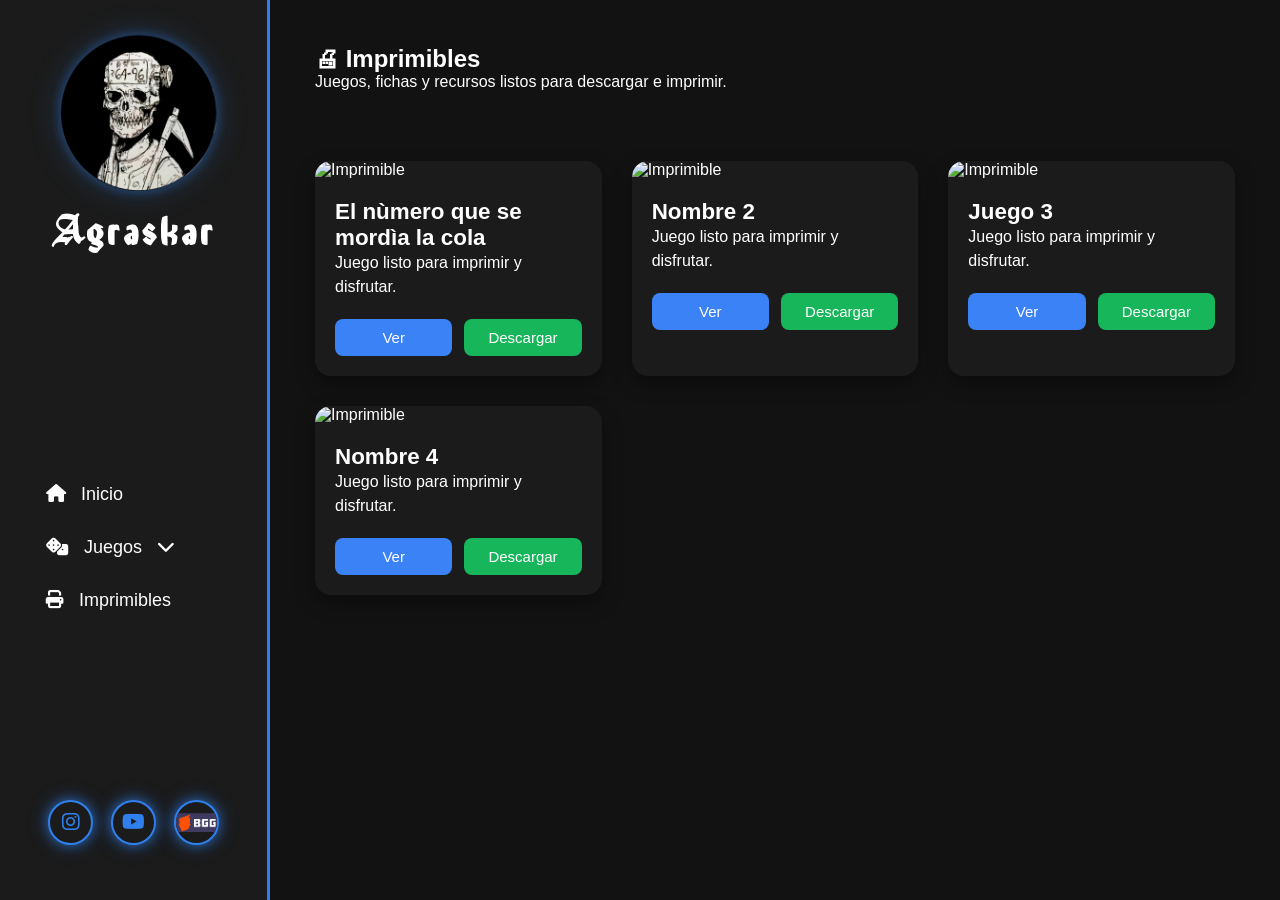
==== imprimibles.html @ 7296f8a7 "Update imprimibles.html" ====
<!DOCTYPE html>
<html lang="es">

<head>

    <meta charset="UTF-8">

    <title>Imprimibles | Agraskar</title>

    <meta name="viewport" content="width=device-width, initial-scale=1.0">


    <link rel="stylesheet" href="style.css">


    <link rel="stylesheet"
        href="https://cdnjs.cloudflare.com/ajax/libs/font-awesome/6.7.1/css/all.min.css">

</head>


<body>


<div class="contenedor">


    <!-- ==========================================
                    MENÚ LATERAL
        =========================================== -->


<aside class="sidebar">


    <!-- LOGO -->

    <div class="logo">

        <div class="logo-icono">

            <img src="imagenes/logo.png" alt="Agraskar">

        </div>


        <h2>Agraskar</h2>

    </div>



    <!-- MENU PRINCIPAL -->


    <nav class="nav-links">



        <!-- INICIO -->

        <a href="index.html#inicio">

            <i class="fas fa-house"></i>

            <span>Inicio</span>

        </a>




        <!-- JUEGOS DESPLEGABLE -->


        <div class="menu-juegos">


            <button class="juegos-btn" type="button">


                <i class="fas fa-dice"></i>

                <span>Juegos</span>


                <i class="fas fa-chevron-down"></i>


            </button>




            <div class="submenu-juegos">



                <a href="index.html#publicados">

                    Juegos Publicados

                </a>



                <a href="index.html#editorial">

                    Buscando Editorial

                </a>



                <a href="index.html#online">

                    Juega Online

                </a>



            </div>


        </div>





        <!-- IMPRIMIBLES -->


        <a href="imprimibles.html">


            <i class="fas fa-print"></i>


            <span>Imprimibles</span>


        </a>



    </nav>






    <!-- REDES -->


    <div class="redes">



        <a href="https://www.instagram.com/agraskar/"
           aria-label="Instagram"
           target="_blank">


            <i class="fab fa-instagram"></i>


        </a>





        <a href="https://www.youtube.com/@Agraskar"
           aria-label="YouTube"
           target="_blank">


            <i class="fab fa-youtube"></i>


        </a>






        <a href="https://boardgamegeek.com/boardgamedesigner/173168/agustin-atencio-andrioli"
           aria-label="BoardGameGeek"
           target="_blank"
           class="icono-bgg">


            <img src="imagenes/bgg-logo.png" alt="BGG">


        </a>



    </div>



</aside>





<!-- ==========================================
                 CONTENIDO IMPRIMIBLES
     =========================================== -->


<main class="contenido">


    <section class="cabecera-imprimibles">


        <h1>
            🖨 Imprimibles
        </h1>


        <p>
            Juegos, fichas y recursos listos para descargar e imprimir.
        </p>


    </section>


    <!-- AQUÍ VAN LAS TARJETAS -->

  <section class="grid-imprimibles">


    <!-- TARJETA 1 -->

    <article class="tarjeta-imprimible">

        <img src="imagenes/puzzle1.jpg" alt="Imprimible">

        <div class="info-imprimible">

            <h3>
               El nùmero que se mordìa la cola
            </h3>

            <p>
                Juego listo para imprimir y disfrutar.
            </p>

            <div class="botones-imprimible">

                <button onclick="abrirPDF('archivos/prueba.pdf')">
                    Ver
                </button>

                <a href="archivos/puzzle1.pdf" target="_blank">
                    Descargar
                </a>

            </div>

        </div>

    </article>




    <!-- TARJETA 2 -->

    <article class="tarjeta-imprimible">

        <img src="imagenes/prueba2.jpg" alt="Imprimible">

        <div class="info-imprimible">

            <h3>
                Nombre 2
            </h3>

            <p>
                Juego listo para imprimir y disfrutar.
            </p>

            <div class="botones-imprimible">

                <button onclick="abrirPDF('archivos/prueba.pdf')">
                    Ver
                </button>

                <a href="archivos/prueba.pdf" target="_blank">
                    Descargar
                </a>

            </div>

        </div>

    </article>




    <!-- TARJETA 3 -->

    <article class="tarjeta-imprimible">

        <img src="imagenes/prueba3.jpg" alt="Imprimible">

        <div class="info-imprimible">

            <h3>
                Juego 3
            </h3>

            <p>
                Juego listo para imprimir y disfrutar.
            </p>

            <div class="botones-imprimible">

                <button onclick="abrirPDF('archivos/prueba.pdf')">
                    Ver
                </button>

                <a href="archivos/prueba.pdf" target="_blank">
                    Descargar
                </a>

            </div>

        </div>

    </article>

   <!-- TARJETA 4-->

    <article class="tarjeta-imprimible">

        <img src="imagenes/prueba2.jpg" alt="Imprimible">

        <div class="info-imprimible">

            <h3>
                Nombre 4
            </h3>

            <p>
                Juego listo para imprimir y disfrutar.
            </p>

            <div class="botones-imprimible">

                <button onclick="abrirPDF('archivos/prueba.pdf')">
                    Ver
                </button>

                <a href="archivos/prueba.pdf" target="_blank">
                    Descargar
                </a>

            </div>

        </div>

    </article>

</main>


<!-- VISOR PDF -->

<div id="visorPDF" class="visor-pdf">



    <button class="cerrar-pdf" onclick="cerrarPDF()">
        ×
    </button>

    <iframe id="pdfMostrado"></iframe>

</div>


<script src="script.js"></script>

</body>


</html>
---- style.css ----
/*==================================================
                    AGRASKAR
                style.css - Parte 1
==================================================*/


/*==================================================
                    RESET GENERAL
==================================================*/

*{
    margin:0;
    padding:0;
    box-sizing:border-box;
}

html{
    scroll-behavior:smooth;
}

body{
    font-family:Arial, Helvetica, sans-serif;
    background:#121212;
    color:#ffffff;
    overflow-x:hidden;
}


/*==================================================
                CONTENEDOR GENERAL
==================================================*/

.contenedor{
    display:flex;
    min-height:100vh;
}


/*==================================================
                  MENÚ LATERAL
==================================================*/

.sidebar{

    position:fixed;

    top:0;
    left:0;

    width:270px;
    height:100vh;

    background:#1b1b1b;

    border-right:3px solid #2f80ed;

    display:flex;
    flex-direction:column;
    justify-content:space-between;

    padding:30px;

    overflow-y:auto;

    z-index:1000;

}


/*==================================================
                      LOGO
==================================================*/

.logo{
    text-align:center;
}

.logo-icono{

    width:180px;

    margin:0 auto 25px;

    display:flex;

    justify-content:center;

    align-items:center;

}

.logo-icono img{

    width:100%;

    height:auto;

    object-fit:contain;

    filter:
    drop-shadow(0 0 6px rgba(47,128,237,.45))
    drop-shadow(0 0 14px rgba(47,128,237,.25));

    transition:.35s;

}
.logo-icono img:hover{

    transform:scale(1.05);

    filter:
        drop-shadow(0 0 10px rgba(47,128,237,1))
        drop-shadow(0 0 25px rgba(47,128,237,.8));

}

/*==================================================
                  NAVEGACIÓN
==================================================*/

.sidebar nav{

    margin-top:40px;

}

.sidebar nav a,
.juegos-btn{

    display:flex;

    align-items:center;

    gap:15px;

    width:100%;

    padding:16px;

    border:none;

    border-radius:12px;

    background:none;

    color:#ffffff;

    font-size:18px;

    text-decoration:none;

    cursor:pointer;

    transition:.30s;

}

.sidebar nav a:hover,
.juegos-btn:hover{

    background:#2f80ed;

    transform:translateX(8px);

}


/*==================================================
                MENÚ DESPLEGABLE
==================================================*/

.menu-juegos{

    width:100%;

}

.flecha{

    margin-left:auto;

    transition:.3s ease;

}

.menu-juegos.activo .flecha{

    transform:rotate(180deg);

}

.submenu-juegos{

    display:none;

    margin-top:8px;

    margin-bottom:15px;

    padding:8px;

    padding-left:10px;

    border-radius:12px;

    background:rgba(47,128,237,.10);

}

.menu-juegos.activo .submenu-juegos{

    display:block;

}

.submenu-juegos a{

    display:block;

    padding:12px;

    border-radius:10px;

    color:#cccccc;

    font-size:15px;

    text-decoration:none;

    transition:.3s;

}

.submenu-juegos a:hover{

    background:#2f80ed;

    color:white;

    transform:translateX(8px);

}

/*==================================================
              PARTE INFERIOR SIDEBAR
==================================================*/

.sidebar-bottom{

    text-align:center;

}

.sidebar-bottom h3{

    margin-bottom:20px;

    color:#bbbbbb;

}


/*==================================================
                    REDES
==================================================*/

.redes {
    display:flex;
    justify-content:center;
    gap:18px;
    margin-bottom:25px;
}

.redes a {
    width:45px;
    height:45px;
    display:flex;
    justify-content:center;
    align-items:center;
    background:#1b1b1b;
    color:#2f80ed;
    border:2px solid #2f80ed;
    border-radius:50%;
    text-decoration:none;
    font-size:20px;
    transition:.35s;

    /* brillo permanente */
    box-shadow:0 0 12px rgba(47,128,237,.6),
               0 0 20px rgba(47,128,237,.4);
}

.redes a:hover {
    background:#2f80ed;
    color:white;

    /* brillo más intenso al pasar el mouse */
    box-shadow:0 0 18px rgba(47,128,237,1),
               0 0 35px rgba(47,128,237,.8);
    transform:scale(1.15);
}

/* Ícono especial BGG */
.icono-bgg {
  display:inline-flex;
  justify-content:center;
  align-items:center;
  width:40px;
  height:40px;
  border-radius:50%;
  background:#2f80ed;
  overflow:hidden;

  /* brillo permanente */
  box-shadow:0 0 12px rgba(47,128,237,.6),
             0 0 20px rgba(47,128,237,.4);
}

.icono-bgg:hover {
  background:#4b97ff;

  /* brillo más intenso */
  box-shadow:0 0 18px rgba(47,128,237,1),
             0 0 35px rgba(47,128,237,.8);
  transform:scale(1.15);
}

.icono-bgg img {
  width:100%;
  height:100%;
  object-fit:contain;
}

/*==================================================
                    CONTACTO
==================================================*/

.contacto {
    display:inline-block;
    padding:12px 20px;
    border-radius:10px;
    background:#2f80ed;
    color:white;
    text-decoration:none;
    transition:.30s;
}

.contacto:hover {
    background:#4b97ff;
}

/*==================================================
                  CONTENIDO
==================================================*/

.contenido{

    margin-left:270px;

    width:calc(100% - 270px);

    padding:45px;

}


/*==================================================
                    HERO
==================================================*/

.hero{

    background:linear-gradient(135deg,#1e3c72,#2a5298);

    padding:70px;

    margin-bottom:50px;

    border-radius:20px;

    text-align:center;

}

.hero h2{

    font-size:48px;

    margin-bottom:20px;

}

.hero p{

    font-size:20px;

    color:#eeeeee;

}


/*==================================================
                  SECCIONES
==================================================*/

section{

    margin-bottom:70px;

}

section h2{

    font-size:34px;

    margin-bottom:25px;

}


/*==================================================
          SUBTÍTULOS DE CATEGORÍAS
==================================================*/

.subtitulo-juegos{

    display:flex;

    align-items:center;

    gap:15px;

    margin-top:70px;

    margin-bottom:30px;

    padding:18px 25px;

    border-radius:15px;

    font-size:32px;

    border-left:6px solid #2f80ed;

    background:linear-gradient(
        90deg,
        rgba(47,128,237,.25),
        transparent
    );

    animation:aparecer .8s ease;

}
/* juegos publicados (verde) */
.subtitulo-juegos:nth-of-type(1){

    color: #18b65b;
  border-left: 6px solid #18b65b;
  background: linear-gradient(
    90deg,
    rgba(24,182,91,.25),
    transparent
  );
}
/* Buscando Editorial (violeta) */
.subtitulo-juegos:nth-of-type(2){

  color: #a855f7;
  border-left: 6px solid #a855f7;
  background: linear-gradient(
    90deg,
    rgba(168,85,247,.25),
    transparent
  );
}
/* juega online (naranja */
.subtitulo-juegos:nth-of-type(3){
    color:#ff7f32;                  /* naranja */
    border-left-color:#ff7f32;      /* borde naranja */
    background:linear-gradient(
        90deg,
        rgba(255,127,50,.25),        /* degradado naranja */
        transparent
    );
}

/*==================================================
                TARJETAS DE JUEGOS
==================================================*/

.juegos {
    display:grid;
    grid-template-columns:repeat(auto-fit, minmax(280px,1fr));
    gap:35px;
    margin-top:40px;
}


/* Carrusel horizontal */

.juegos.carrusel {

    display:flex;
    gap:20px;
    overflow-x:auto;
    scroll-snap-type:x mandatory;
    padding:10px;

}


.juegos.carrusel .tarjeta-juego {

    flex:0 0 auto;
    scroll-snap-align:start;

}



/* Tarjeta */

.tarjeta-juego {

    display:flex;
    flex-direction:column;

    width:300px;

    border-radius:20px;

    overflow:hidden;

    background:#222;

    box-shadow:0 8px 20px rgba(0,0,0,.4);

    transition:.35s;

}


.tarjeta-juego:hover {

    transform:translateY(-8px);

    box-shadow:0 15px 35px rgba(47,128,237,.45);

}



/* Imagen */

.imagen-juego {

    width:100%;

    height:220px;

    display:flex;

    justify-content:center;

    align-items:center;

    overflow:hidden;

    background:#111;

}


.imagen-juego img {

    width:100%;

    height:100%;

    object-fit:contain;

    display:block;

}


/* Información debajo de la imagen */

.info-juego {

    padding:12px 18px 18px;

    text-align:left;

}



/* Etiqueta */

.etiqueta {

    display:inline-block;

    padding:6px 12px;

    margin-bottom:8px;

    border-radius:20px;

    font-size:12px;

    font-weight:bold;

    color:white;

}



/* Colores */

.etiqueta.publicado {

    background:#18b65b;

}


.etiqueta.editorial {

    background:#a855f7;

}


.etiqueta.online {

    background:#ff7f32;

}



/* Nombre del juego */

.info-juego h3 {

    margin-bottom:6px;

    font-size:20px;

    white-space:nowrap;

    overflow:hidden;

    text-overflow:ellipsis;

}



/* Descripción */

.info-juego p {

    color:#dddddd;

    line-height:1.4;

    font-size:14px;

    margin:0;

}



/* Botón */

.info-juego a {

    display:inline-block;

    margin-top:12px;

    padding:10px 20px;

    background:#2f80ed;

    color:white;

    text-decoration:none;

    border-radius:10px;

    transition:.3s;

}


.info-juego a:hover {

    background:#4b97ff;

}

/* Centrar únicamente el título, descripción y botón */
.info-juego h3,
.info-juego p{
    text-align: center;
}

.info-juego a{
    display: table;
    margin: 15px auto 0;
}
/*==================================================
                IMPRIMIBLES
==================================================*/

.imprimibles{

    background:#1b1b1b;

    padding:45px;

    border-radius:20px;

    border-left:6px solid #2f80ed;

}

.imprimibles p{

    margin-top:15px;

    color:#cccccc;

    line-height:1.7;

}


/*==================================================
                    CONTACTO
==================================================*/

.contacto-section{

    background:#1b1b1b;

    padding:45px;

    border-radius:20px;

}

.contacto-section p{

    margin-top:15px;  /* ← este margen crea el espacio */

    color:#dddddd;

}


/*==================================================
                    FOOTER
==================================================*/

footer{

    margin-top:60px;

    padding:30px;

    text-align:center;

    color:#9d9d9d;

    border-top:1px solid rgba(255,255,255,.1);

}


/*==================================================
                BARRA DE SCROLL
==================================================*/

::-webkit-scrollbar{

    width:10px;

}

::-webkit-scrollbar-track{

    background:#151515;

}

::-webkit-scrollbar-thumb{

    background:#2f80ed;

    border-radius:10px;

}

::-webkit-scrollbar-thumb:hover{

    background:#4b97ff;

}


/*==================================================
                    ANIMACIONES
==================================================*/

@keyframes aparecer{

    from{

        opacity:0;

        transform:translateY(40px);

    }

    to{

        opacity:1;

        transform:translateY(0);

    }

}

.hero,
.catalogo,
.imprimibles,
.contacto-section{

    animation:aparecer .8s ease;

}


/*==================================================
                    RESPONSIVE
==================================================*/

@media(max-width:900px){

    .sidebar{

        width:220px;

    }

    .contenido{

        margin-left:220px;

        width:calc(100% - 220px);

        padding:30px;

    }

    .hero{

        padding:45px;

    }

    .hero h2{

        font-size:36px;

    }

}

@media(max-width:768px){

    .contenedor{

        flex-direction:column;

    }

    .sidebar{

        position:relative;

        width:100%;

        height:auto;

        border-right:none;

        border-bottom:3px solid #2f80ed;

    }

    .contenido{

        margin-left:0;

        width:100%;

    }
    /* PRESENTACIÓN DEL JUEGO EN CELULAR */

    .detalle-juego{

        flex-direction:column;

        padding:25px;

    }


    .detalle-juego .portada,
    .detalle-juego .contenido-juego{

        width:100%;

    }


    .contenido-juego h1{

        font-size:35px;

    }


    .sidebar nav{

        margin-top:25px;

    }

    .sidebar nav a{

        justify-content:center;

    }

    .hero{

        padding:35px 20px;

    }

    .hero h2{

        font-size:30px;

    }

    section h2{

        font-size:28px;

    }

    .tarjeta img{

        height:200px;

    }

    .redes{

        margin-top:20px;

    }

}

/*==================================================
        PÁGINA INDIVIDUAL DEL JUEGO
==================================================*/

.pagina-juego{

    max-width:1000px;

    margin:auto;

    padding:50px;

}

.pagina-juego h1{

    margin:30px;

    text-align:center;

    font-size:50px;

}

.volver{

    display:inline-block;

    padding:12px 20px;

    background:#2f80ed;

    color:white;

    text-decoration:none;

    border-radius:12px;

    transition:.3s;

}

.volver:hover{

    background:#4b97ff;

}

.imagen-juego{

    display:block;

    width:80%;

    max-width:700px;

    margin:40px auto;

    border-radius:25px;

    box-shadow:0 15px 40px rgba(0,0,0,.5);

}

.descripcion-juego,
.ficha-tecnica{

    margin-top:40px;

    padding:35px;

    background:#1b1b1b;

    border-radius:20px;

}

.descripcion-juego p{

    line-height:1.8;

    color:#dddddd;

}

.ficha-tecnica li{

    list-style:none;

    padding:12px;

    border-bottom:1px solid #333;

}

.botones-juego{

    display:flex;

    justify-content:center;

    flex-wrap:wrap;

    gap:20px;

    margin:40px;

}

.botones-juego a{

    padding:15px 25px;

    background:#2f80ed;

    color:white;

    text-decoration:none;

    border-radius:12px;

    transition:.3s;

}

.botones-juego a:hover{

    transform:translateY(-5px);

    box-shadow:0 10px 25px #2f80ed;

}


/*==================================================
                BANNER DEL JUEGO
==================================================*/

.banner-juego{

    position:relative;

    display:flex;

    justify-content:center;

    align-items:center;

    text-align:center;

    height:350px;

    margin-bottom:40px;

    border-radius:25px;

    overflow:hidden;

    background-image:
        linear-gradient(rgba(0,0,0,.65),rgba(0,0,0,.75)),
        url("imagenes/juegos/omelette-express-banner.jpg");

    background-size:cover;

    background-position:center;

}

.banner-overlay{

    padding:30px;

    color:white;

}

.banner-overlay h1{

    margin:20px 0 10px;

    font-size:58px;

}

.subtitulo{

    font-size:22px;

    opacity:.9;

}

.estado{

    display:inline-block;

    padding:10px 20px;

    border-radius:40px;

    font-size:14px;

    font-weight:bold;

    letter-spacing:1px;

}

.publicado{

    background:#18b65b;

    color:white;

}


.editorial{

    background:#a855f7;

    color:white;

}
.estado.online{

    background:#ff7f32;
    color:white;
}

/*==================================================
                PORTADA DEL JUEGO
==================================================*/

.hero-juego{

    display:flex;

    justify-content:center;

    margin:50px 0;

}

.portada-juego{

    width:100%;

    max-width:900px;

    border-radius:25px;

    box-shadow:0 20px 50px rgba(0,0,0,.35);

    transition:.35s;

}

.portada-juego:hover{

    transform:scale(1.02);

}
/*=========================================
        PRESENTACIÓN DEL JUEGO
=========================================*/


.detalle-juego{

    display:flex;

    align-items:center;

    gap:50px;

    margin:50px 0;

    padding:40px;

    background:#1b1b1b;

    border-radius:25px;

}



.detalle-juego .portada{

    width:50%;

}



.detalle-juego .portada img{

    width:100%;

    border-radius:25px;

    box-shadow:0 15px 40px rgba(0,0,0,.5);

}



.contenido-juego{

    width:50%;

}



.contenido-juego h1{

    font-size:45px;

    margin:20px 0;

}



.contenido-juego p{

    color:#dddddd;

    line-height:1.7;

    margin-bottom:15px;

}

/*==================================================
              INFORMACIÓN RÁPIDA
==================================================*/

.info-rapida{

    display:grid;

    grid-template-columns:repeat(auto-fit,minmax(150px,1fr));

    gap:20px;

    margin:50px 0;

}

.dato{

    padding:25px;

    text-align:center;

    border-radius:18px;

    background:var(--card-color,#ffffff);

    font-size:28px;

    box-shadow:0 10px 25px rgba(0,0,0,.10);

    transition:.3s;

}

.dato:hover{

    transform:translateY(-8px);

}

.dato span{

    display:block;

    margin-top:10px;

    font-size:15px;

    font-weight:bold;

}


/*==================================================
                    PESTAÑAS
==================================================*/

.tabs{

    display:flex;

    justify-content:center;

    flex-wrap:wrap;

    gap:15px;

    margin:40px 0;

}

.tab-btn{

    padding:15px 25px;

    border:none;

    border-radius:15px;

    background:#2f80ed;

    color:white;

    font-size:16px;

    font-weight:bold;

    cursor:pointer;

    transition:.3s;

}

.tab-btn:hover{

    transform:translateY(-5px);

    box-shadow:0 10px 25px rgba(47,128,237,.5);

}

.tab-btn.active{

    background:#4b97ff;

}


/*==================================================
            CONTENIDO DE PESTAÑAS
==================================================*/

.tab-content{

    display:none;

    margin-bottom:50px;

    padding:40px;

    background:#1b1b1b;

    border-radius:25px;

    animation:aparecer .5s ease;

}

.tab-content.active{

    display:block;

}

.tab-content h2{

    margin-bottom:30px;

}


/*==================================================
                TABLA DE FICHA
==================================================*/

.tabla-ficha{

    width:100%;

    border-collapse:collapse;

}

.tabla-ficha th{

    width:35%;

    padding:15px;

    text-align:left;

    color:#5ca5ff;

}

.tabla-ficha td{

    padding:15px;

    border-bottom:1px solid #444;

}


/*==================================================
                    GALERÍA
==================================================*/

.galeria{

    display:grid;

    grid-template-columns:repeat(auto-fit,minmax(220px,1fr));

    gap:25px;

    margin-top:30px;

}

.galeria img{

    width:100%;

    height:220px;

    object-fit:cover;

    border-radius:18px;

    transition:.3s;

}

.galeria img:hover{

    transform:scale(1.05);

}

.imagen-galeria{

    cursor:pointer;

}


/*==================================================
              VISOR DE IMÁGENES
==================================================*/

.visor-imagen{

    display:none;

    position:fixed;

    inset:0;

    justify-content:center;

    align-items:center;

    background:rgba(0,0,0,.85);

    z-index:2000;

}

.visor-imagen.activo{

    display:flex;

}

.visor-imagen img{

    max-width:85%;

    max-height:85%;

    border-radius:20px;

    box-shadow:0 0 40px black;

}

.cerrar{

    position:absolute;

    top:40px;

    right:60px;

    color:white;

    font-size:40px;

    cursor:pointer;

}


/*==================================================
                BOTÓN DESCARGA PDF
==================================================*/

.boton-descarga{

    display:inline-flex;

    align-items:center;

    gap:10px;

    margin-top:25px;

    padding:15px 25px;

    background:#e63946;

    color:white;

    text-decoration:none;

    font-weight:bold;

    border-radius:15px;

    transition:.3s;

}

.boton-descarga:hover{

    transform:translateY(-5px);

    box-shadow:0 10px 25px rgba(230,57,70,.5);

}


/*==================================================
            JUEGOS RELACIONADOS
==================================================*/

.relacionados{

    margin-top:60px;

}

.juegos-relacionados{

    display:grid;

    grid-template-columns:repeat(auto-fit,minmax(250px,1fr));

    gap:30px;

}

.tarjeta-relacionada{

    overflow:hidden;

    padding-bottom:20px;

    background:#1f1f1f;

    border-radius:18px;

}

.tarjeta-relacionada img{

    width:100%;

    height:180px;

    object-fit:cover;

}

.tarjeta-relacionada h3,
.tarjeta-relacionada p{

    margin:15px;

}

.tarjeta-relacionada a{

    display:block;

    margin:15px;

    padding:12px;

    text-align:center;

    text-decoration:none;

    color:white;

    background:#2f80ed;

    border-radius:10px;

}



/*=========================================
        FLECHAS DEL VISOR
=========================================*/

.flecha-galeria{

    position:absolute;

    top:50%;

    transform:translateY(-50%);

    width:60px;

    height:60px;

    border:none;

    border-radius:50%;

    background:rgba(0,0,0,.45);

    color:white;

    font-size:34px;

    cursor:pointer;

    transition:.3s;

}

.flecha-galeria:hover{

    background:#2f80ed;

    transform:translateY(-50%) scale(1.1);

}

.izquierda{

    left:30px;

}

.derecha{

    right:30px;

}
/*=========================================
            CONTADOR
=========================================*/

.contador-imagen{

    position:absolute;

    bottom:35px;

    left:50%;

    transform:translateX(-50%);

    background:rgba(0,0,0,.55);

    color:white;

    padding:10px 18px;

    border-radius:30px;

    font-size:16px;

    font-weight:bold;

    backdrop-filter:blur(6px);

}

/*==================================================
        CONTACTO EN PÁGINA DE JUEGO
==================================================*/

.contacto-juego p {
    margin-top:15px;   /* mismo espacio que en inicio */
    color:#dddddd;     /* tono gris claro para texto */
}


/* ==========================================
  PAGINA DE INICIO
========================================== */
/* ==========================================
   Carrusel simple para las secciones de juegos
========================================== */

.carrusel {
  display: flex;              /* tarjetas en fila */
  gap: 20px;                  /* espacio entre ellas */
  overflow-x: auto;           /* scroll horizontal */
  scroll-snap-type: x mandatory; /* efecto de encaje */
  padding: 10px;
}

.carrusel .tarjeta-juego {
  flex: 0 0 auto;             /* cada tarjeta mantiene su ancho */
  scroll-snap-align: start;   /* se alinea al inicio al hacer scroll */
}

/* Tamaño normal del juego */

#juegoFrame{

    width:900px;

    max-width:100%;

    height:600px;

    border:none;

    border-radius:15px;

}


/*=========================================
        JUEGO ONLINE VISOR de juego
=========================================*/

.juego-online{

    margin:50px 0;

    text-align:center;

}


#contenedorJuego{

    position:relative;

    width:900px;

    max-width:100%;

    height:600px;

    margin:auto;

    background:#000;

    border-radius:20px;

    overflow:hidden;

    box-shadow:0 15px 40px rgba(0,0,0,.5);

}


#juegoFrame{

    width:100%;

    height:100%;

    border:none;

}


/* BOTÓN PANTALLA COMPLETA */

.boton-fullscreen{

    margin-top:25px;

    padding:15px 30px;

    border:none;

    border-radius:15px;

    background:#2f80ed;

    color:white;

    font-size:17px;

    font-weight:bold;

    cursor:pointer;

    transition:.3s;

}


.boton-fullscreen:hover{

    background:#4b97ff;

    transform:translateY(-5px);

    box-shadow:0 10px 25px rgba(47,128,237,.5);

}


/*=========================================
        MODO PANTALLA COMPLETA
=========================================*/


#contenedorJuego.fullscreen{

    position:fixed;

    top:0;
    left:0;

    width:100vw;

    height:100vh;

    max-width:none;

    margin:0;

    border-radius:0;

    z-index:9999;

}



#contenedorJuego.fullscreen iframe{

    width:100%;

    height:100%;

}



/* BOTÓN X */

#cerrarFullscreen{

    display:none;

    position:absolute;

    top:20px;

    right:25px;

    width:55px;

    height:55px;

    border:none;

    border-radius:50%;

    background:rgba(0,0,0,.7);

    color:white;

    font-size:28px;

    cursor:pointer;

    z-index:10000;

}


#cerrarFullscreen:hover{

    background:#ff4444;

    transform:scale(1.1);

}



#contenedorJuego.fullscreen #cerrarFullscreen{

    display:block;

}

/*=========================================
        Fuente para Agraskar en portada
=========================================*/
@font-face {
    font-family: "Remember Reiner";
 src: url("RememberReinerFS.ttf") format("truetype");
    font-style: normal;
    font-weight: normal;
}
.hero h2{
    font-family: "Remember Reiner", serif;
    font-size: 100px;
    color:  #ffffff;
    letter-spacing: 5px;
}

.logo{
    font-family: "Remember Reiner", serif;
    font-size: 25px;
    color: #ffffff;
    letter-spacing: 2px;
}


/*====================================
        VENTANA BIOGRAFÍA
====================================*/

.bio-modal{

    display:none;

    position:fixed;

    top:0;
    left:0;

    width:100%;
    height:100%;

    background:rgba(0,0,0,0.6);

    z-index:9999;

    justify-content:center;
    align-items:center;

}


.bio-modal.activo{

    display:flex;

}



.bio-contenido{

    position:relative;

    width:320px;

    background:#121212;

    color:white;

    padding:25px;

    border-radius:15px;

    box-shadow:0 0 25px #00aaff;

    text-align:center;

}



.bio-contenido h3{

    margin-bottom:15px;

    font-size:24px;

}



.bio-contenido p{

    line-height:1.5;

    font-size:15px;

}



.cerrar-bio{

    position:absolute;

    top:8px;
    right:12px;

    background:none;

    border:none;

    color:white;

    font-size:28px;

    cursor:pointer;

}

/* ==========================================
            IMPRIMIBLES
=========================================== */


/* CONTENEDOR DE TARJETAS */

.grid-imprimibles{

    display:grid;

    grid-template-columns:repeat(auto-fit, minmax(260px, 1fr));

    gap:30px;

    margin-top:40px;

}



/* TARJETA */

.tarjeta-imprimible{

    background:#1b1b1b;

    border-radius:16px;

    overflow:hidden;

    box-shadow:0 8px 20px rgba(0,0,0,.35);

    transition:.3s;

}



.tarjeta-imprimible:hover{

    transform:translateY(-8px);

}



/* IMAGEN */

.tarjeta-imprimible img{

    width:100%;

    height:220px;

    object-fit:cover;

}



/* INFORMACIÓN */

.info-imprimible{

    padding:20px;

}



.info-imprimible h3{

    margin-top:0;

    font-size:1.4rem;

}



.info-imprimible p{

    line-height:1.5;

}



/* BOTONES */

.botones-imprimible{

    display:flex;

    gap:12px;

    margin-top:20px;

}



.botones-imprimible a,
.botones-imprimible button{

    flex:1;

    padding:10px;

    border-radius:8px;

    border:none;

    cursor:pointer;

    text-align:center;

    text-decoration:none;

    font-size:15px;

}



/* BOTÓN VER */

.botones-imprimible button{

    background:#3b82f6;

    color:white;

}



/* BOTÓN DESCARGAR */

.botones-imprimible a{

    background:#18b65b;

    color:white;

}



/* HOVER BOTONES */

.botones-imprimible button:hover,
.botones-imprimible a:hover{

    opacity:.8;

}





/* ==========================================
              VISOR PDF
=========================================== */


.visor-pdf{

    display:none;

    position:fixed;

    top:0;

    left:0;

    width:100%;

    height:100%;

    background:rgba(0,0,0,.85);

    z-index:9999;

    justify-content:center;

    align-items:center;

}



.visor-pdf iframe{

    width:80%;

    height:90%;

    background:white;

    border:none;

}




/* BOTÓN CERRAR */

.cerrar-pdf{

    position:absolute;

    top:20px;

    right:30px;

    font-size:40px;

    color:white;

    background:none;

    border:none;

    cursor:pointer;

}
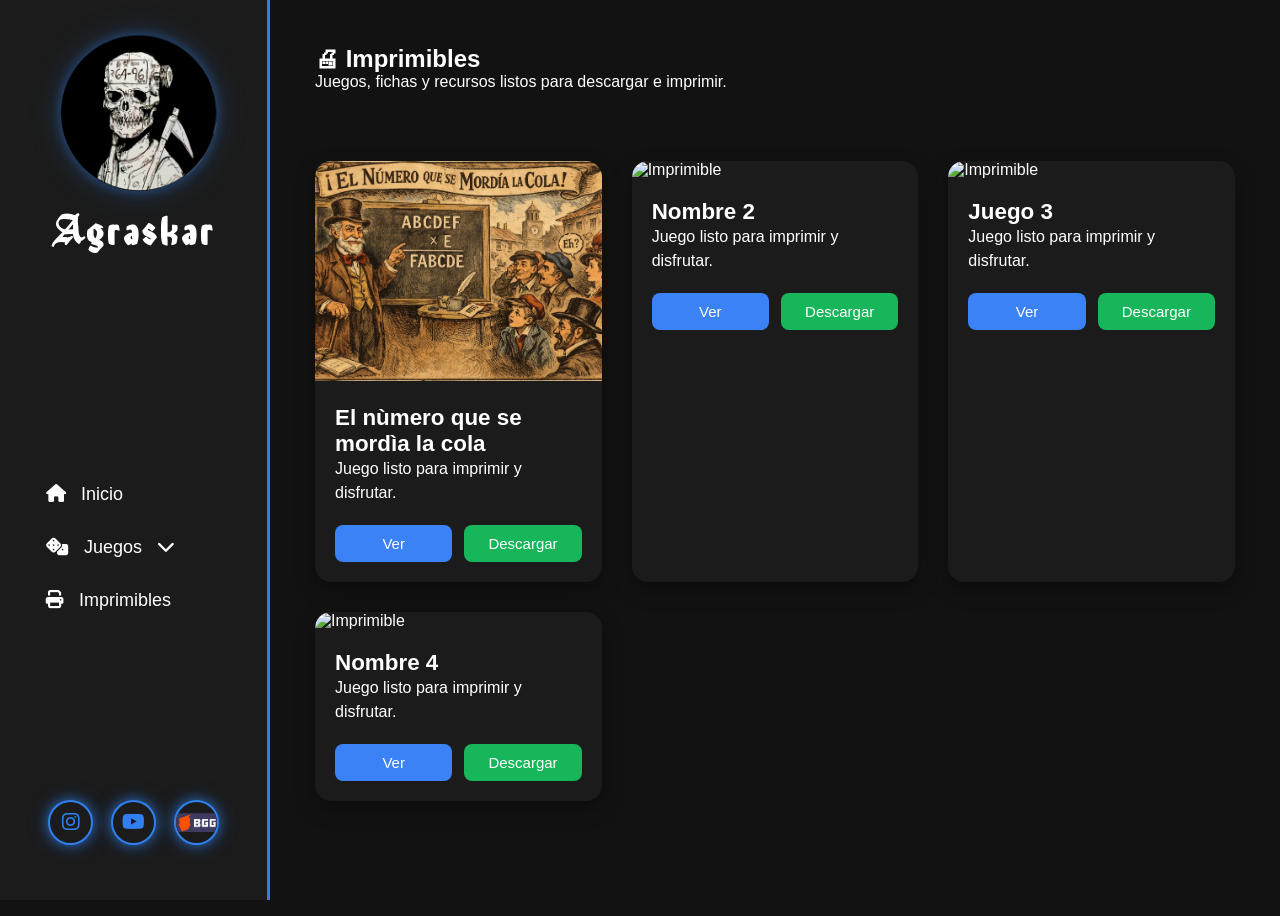
==== commit 29656127: "Update imprimibles.html" ====
--- a/imprimibles.html
+++ b/imprimibles.html
@@ -262,7 +262,7 @@
                     Ver
                 </button>
 
-                <a href="archivos/puzzle1.pdf" target="_blank">
+                <a href="documentos/puzzle1.pdf" target="_blank">
                     Descargar
                 </a>
 
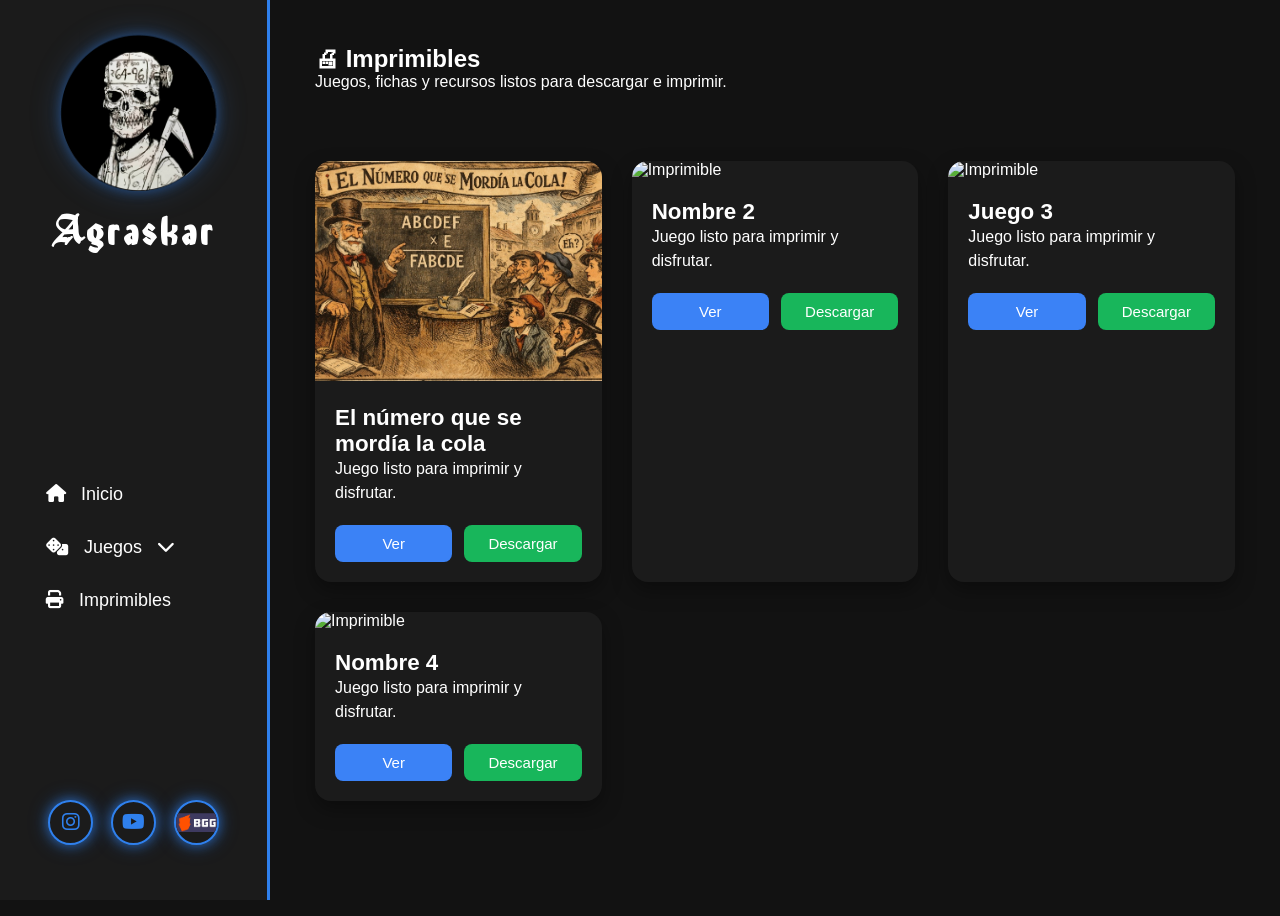
==== commit 0d5d2c07: "Update imprimibles.html" ====
--- a/imprimibles.html
+++ b/imprimibles.html
@@ -249,7 +249,7 @@
         <div class="info-imprimible">
 
             <h3>
-               El nùmero que se mordìa la cola
+               El número que se mordía la cola
             </h3>
 
             <p>
@@ -258,11 +258,46 @@
 
             <div class="botones-imprimible">
 
+              <button onclick="abrirPDF('documentos/puzzle1.pdf')">
+                    Ver
+                </button>
+
+                <a href="documentos/puzzle1.pdf" target="_blank">
+                    Descargar
+                </a>
+
+            </div>
+
+        </div>
+
+    </article>
+
+
+
+
+    <!-- TARJETA 2 -->
+
+    <article class="tarjeta-imprimible">
+
+        <img src="imagenes/prueba2.jpg" alt="Imprimible">
+
+        <div class="info-imprimible">
+
+            <h3>
+                Nombre 2
+            </h3>
+
+            <p>
+                Juego listo para imprimir y disfrutar.
+            </p>
+
+            <div class="botones-imprimible">
+
                 <button onclick="abrirPDF('archivos/prueba.pdf')">
                     Ver
                 </button>
 
-                <a href="documentos/puzzle1.pdf" target="_blank">
+                <a href="archivos/prueba.pdf" target="_blank">
                     Descargar
                 </a>
 
@@ -275,16 +310,16 @@
 
 
 
-    <!-- TARJETA 2 -->
+    <!-- TARJETA 3 -->
 
     <article class="tarjeta-imprimible">
 
-        <img src="imagenes/prueba2.jpg" alt="Imprimible">
+        <img src="imagenes/prueba3.jpg" alt="Imprimible">
 
         <div class="info-imprimible">
 
             <h3>
-                Nombre 2
+                Juego 3
             </h3>
 
             <p>
@@ -307,19 +342,16 @@
 
     </article>
 
-
-
-
-    <!-- TARJETA 3 -->
+   <!-- TARJETA 4-->
 
     <article class="tarjeta-imprimible">
 
-        <img src="imagenes/prueba3.jpg" alt="Imprimible">
+        <img src="imagenes/prueba2.jpg" alt="Imprimible">
 
         <div class="info-imprimible">
 
             <h3>
-                Juego 3
+                Nombre 4
             </h3>
 
             <p>
@@ -342,38 +374,6 @@
 
     </article>
 
-   <!-- TARJETA 4-->
-
-    <article class="tarjeta-imprimible">
-
-        <img src="imagenes/prueba2.jpg" alt="Imprimible">
-
-        <div class="info-imprimible">
-
-            <h3>
-                Nombre 4
-            </h3>
-
-            <p>
-                Juego listo para imprimir y disfrutar.
-            </p>
-
-            <div class="botones-imprimible">
-
-                <button onclick="abrirPDF('archivos/prueba.pdf')">
-                    Ver
-                </button>
-
-                <a href="archivos/prueba.pdf" target="_blank">
-                    Descargar
-                </a>
-
-            </div>
-
-        </div>
-
-    </article>
-
 </main>
 
 
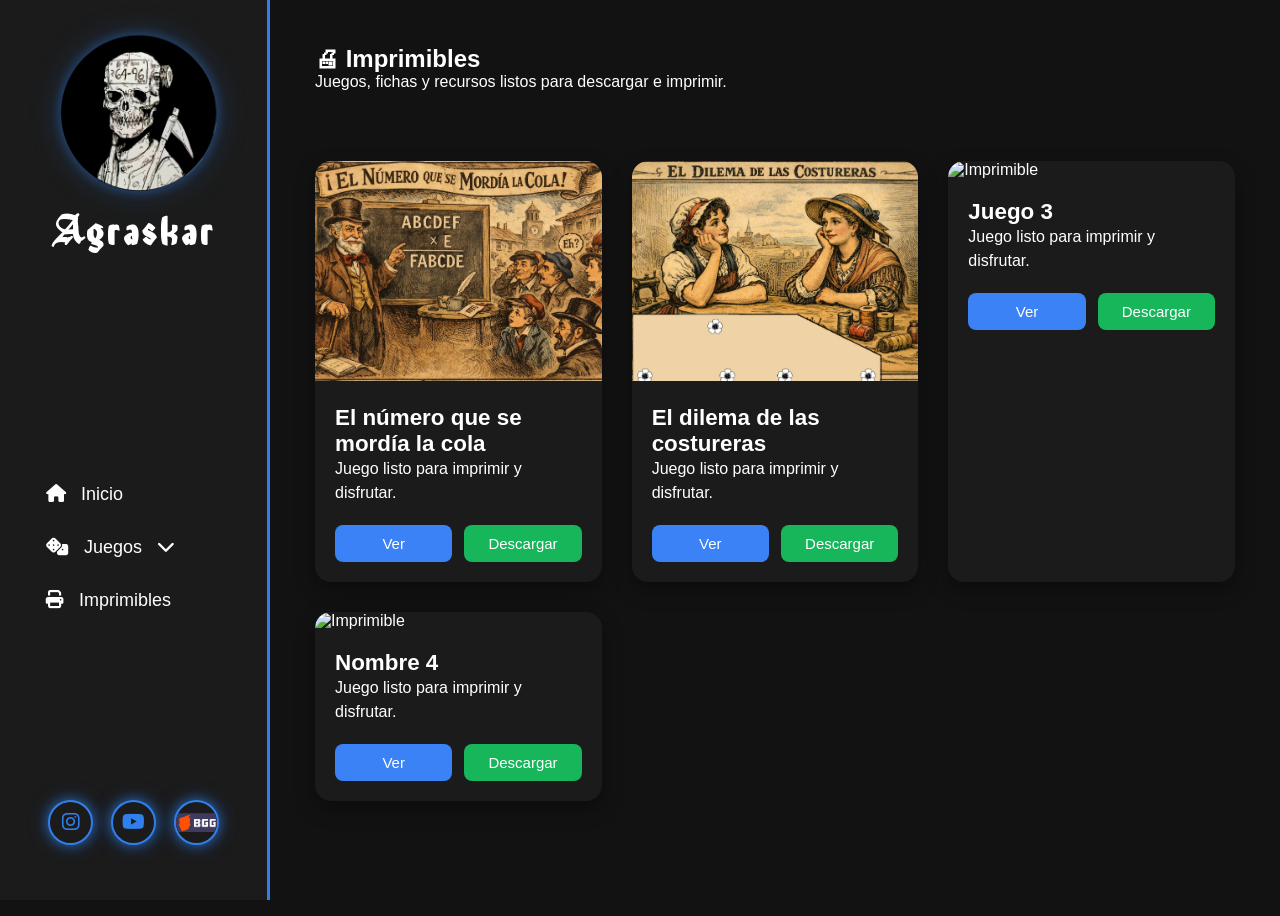
==== commit 02025325: "Update imprimibles.html" ====
--- a/imprimibles.html
+++ b/imprimibles.html
@@ -279,12 +279,12 @@
 
     <article class="tarjeta-imprimible">
 
-        <img src="imagenes/prueba2.jpg" alt="Imprimible">
+        <img src="imagenes/puzzle2.jpg" alt="Imprimible">
 
         <div class="info-imprimible">
 
             <h3>
-                Nombre 2
+                El dilema de las costureras
             </h3>
 
             <p>
@@ -293,6 +293,41 @@
 
             <div class="botones-imprimible">
 
+                <button onclick="abrirPDF('archivos/puzzle2.pdf')">
+                    Ver
+                </button>
+
+                <a href="archivos/puzzle2.pdf" target="_blank">
+                    Descargar
+                </a>
+
+            </div>
+
+        </div>
+
+    </article>
+
+
+
+
+    <!-- TARJETA 3 -->
+
+    <article class="tarjeta-imprimible">
+
+        <img src="imagenes/prueba3.jpg" alt="Imprimible">
+
+        <div class="info-imprimible">
+
+            <h3>
+                Juego 3
+            </h3>
+
+            <p>
+                Juego listo para imprimir y disfrutar.
+            </p>
+
+            <div class="botones-imprimible">
+
                 <button onclick="abrirPDF('archivos/prueba.pdf')">
                     Ver
                 </button>
@@ -307,19 +342,16 @@
 
     </article>
 
-
-
-
-    <!-- TARJETA 3 -->
+   <!-- TARJETA 4-->
 
     <article class="tarjeta-imprimible">
 
-        <img src="imagenes/prueba3.jpg" alt="Imprimible">
+        <img src="imagenes/prueba2.jpg" alt="Imprimible">
 
         <div class="info-imprimible">
 
             <h3>
-                Juego 3
+                Nombre 4
             </h3>
 
             <p>
@@ -342,38 +374,6 @@
 
     </article>
 
-   <!-- TARJETA 4-->
-
-    <article class="tarjeta-imprimible">
-
-        <img src="imagenes/prueba2.jpg" alt="Imprimible">
-
-        <div class="info-imprimible">
-
-            <h3>
-                Nombre 4
-            </h3>
-
-            <p>
-                Juego listo para imprimir y disfrutar.
-            </p>
-
-            <div class="botones-imprimible">
-
-                <button onclick="abrirPDF('archivos/prueba.pdf')">
-                    Ver
-                </button>
-
-                <a href="archivos/prueba.pdf" target="_blank">
-                    Descargar
-                </a>
-
-            </div>
-
-        </div>
-
-    </article>
-
 </main>
 
 
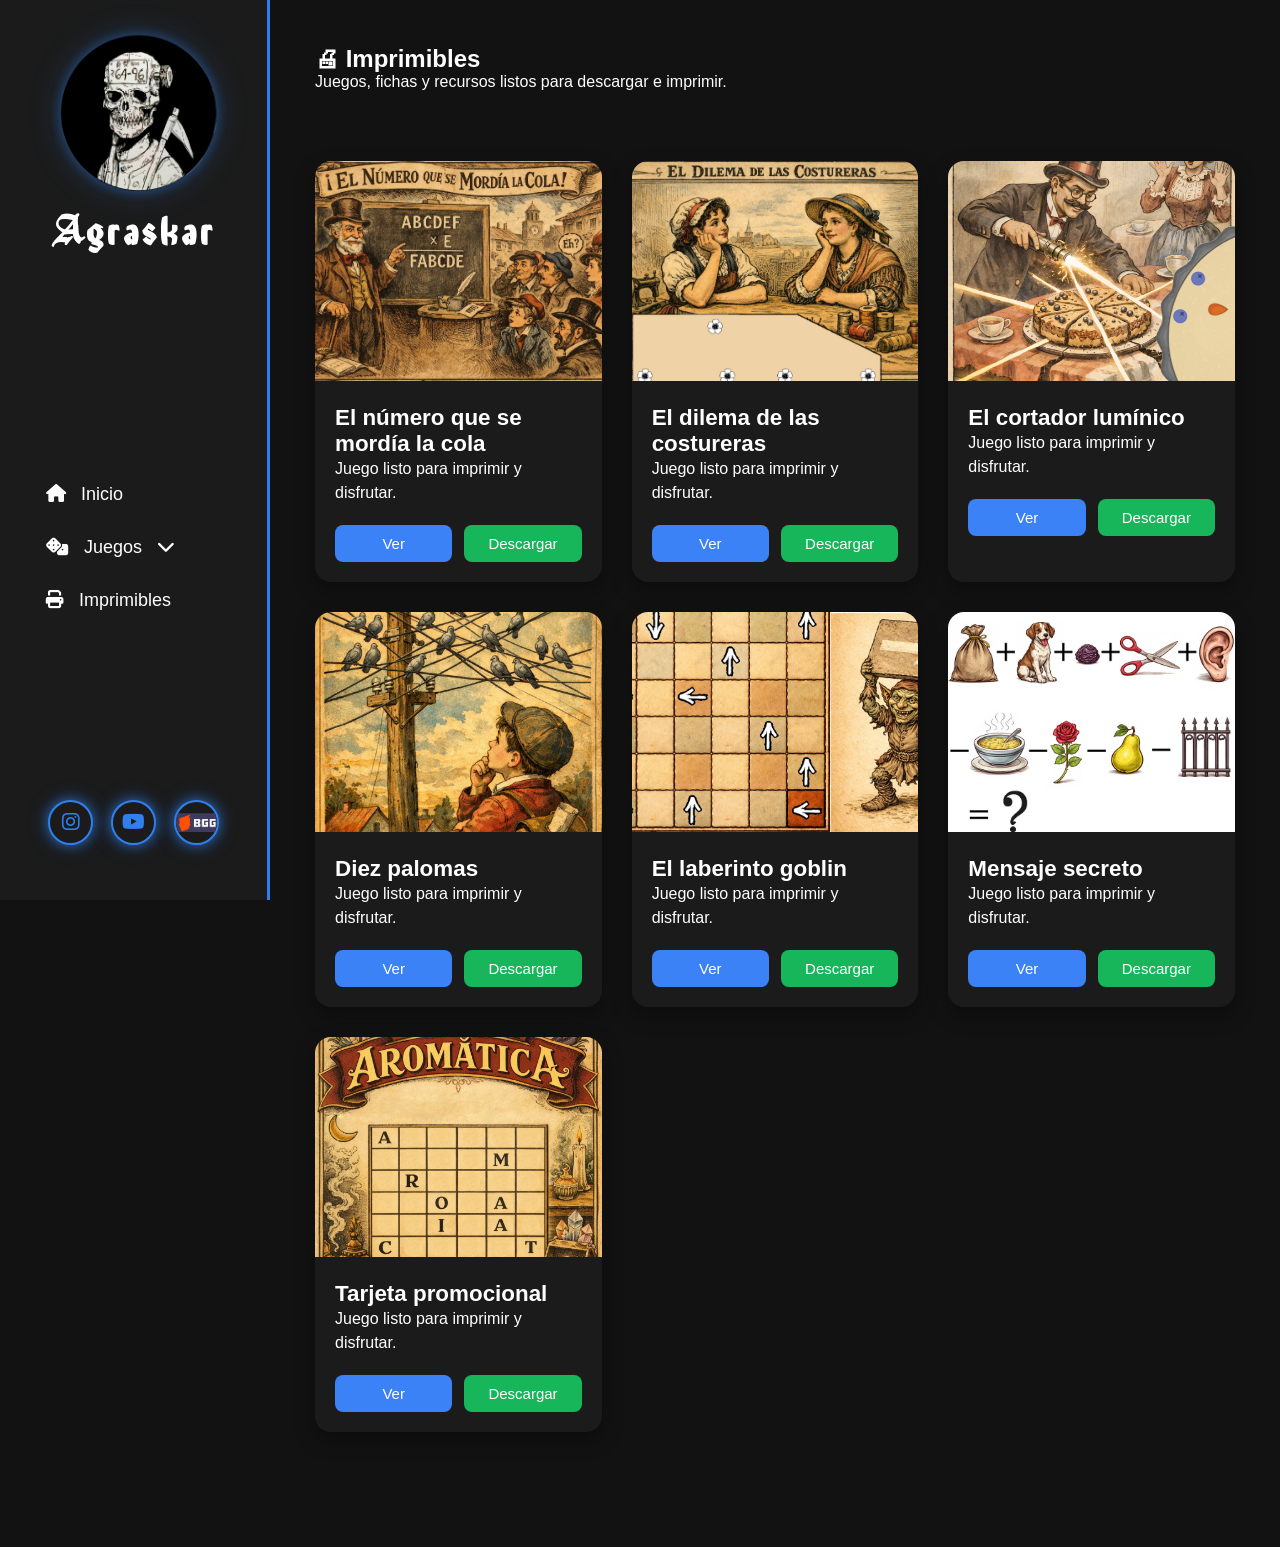
==== commit c3f2739c: "Update imprimibles.html" ====
--- a/imprimibles.html
+++ b/imprimibles.html
@@ -272,9 +272,6 @@
 
     </article>
 
-
-
-
     <!-- TARJETA 2 -->
 
     <article class="tarjeta-imprimible">
@@ -293,7 +290,7 @@
 
             <div class="botones-imprimible">
 
-                <button onclick="abrirPDF('archivos/puzzle2.pdf')">
+                 <button onclick="abrirPDF('documentos/puzzle2.pdf')">
                     Ver
                 </button>
 
@@ -308,71 +305,165 @@
     </article>
 
 
-
-
-    <!-- TARJETA 3 -->
-
-    <article class="tarjeta-imprimible">
-
-        <img src="imagenes/prueba3.jpg" alt="Imprimible">
-
-        <div class="info-imprimible">
-
-            <h3>
-                Juego 3
-            </h3>
-
-            <p>
-                Juego listo para imprimir y disfrutar.
-            </p>
-
-            <div class="botones-imprimible">
-
-                <button onclick="abrirPDF('archivos/prueba.pdf')">
-                    Ver
-                </button>
-
-                <a href="archivos/prueba.pdf" target="_blank">
-                    Descargar
-                </a>
-
-            </div>
-
-        </div>
-
-    </article>
-
-   <!-- TARJETA 4-->
-
-    <article class="tarjeta-imprimible">
-
-        <img src="imagenes/prueba2.jpg" alt="Imprimible">
-
-        <div class="info-imprimible">
-
-            <h3>
-                Nombre 4
-            </h3>
-
-            <p>
-                Juego listo para imprimir y disfrutar.
-            </p>
-
-            <div class="botones-imprimible">
-
-                <button onclick="abrirPDF('archivos/prueba.pdf')">
-                    Ver
-                </button>
-
-                <a href="archivos/prueba.pdf" target="_blank">
-                    Descargar
-                </a>
-
-            </div>
-
-        </div>
-
-    </article>
+<!-- TARJETA 3 -->
+
+    <article class="tarjeta-imprimible">
+
+        <img src="imagenes/puzzle3.jpg" alt="Imprimible">
+
+        <div class="info-imprimible">
+
+            <h3>
+               El cortador lumínico
+            </h3>
+
+            <p>
+                Juego listo para imprimir y disfrutar.
+            </p>
+
+            <div class="botones-imprimible">
+
+                 <button onclick="abrirPDF('documentos/puzzle3.pdf')">
+                    Ver
+                </button>
+
+                <a href="archivos/puzzle3.pdf" target="_blank">
+                    Descargar
+                </a>
+
+            </div>
+
+        </div>
+
+    </article>
+
+
+    <!-- TARJETA 4 -->
+
+    <article class="tarjeta-imprimible">
+
+        <img src="imagenes/puzzle4.jpg" alt="Imprimible">
+
+        <div class="info-imprimible">
+
+            <h3>
+                Diez palomas
+            </h3>
+
+            <p>
+                Juego listo para imprimir y disfrutar.
+            </p>
+
+            <div class="botones-imprimible">
+
+                 <button onclick="abrirPDF('documentos/puzzle4.pdf')">
+                    Ver
+                </button>
+
+                <a href="archivos/puzzle4.pdf" target="_blank">
+                    Descargar
+                </a>
+
+            </div>
+
+        </div>
+
+    </article>
+<!-- TARJETA 5 -->
+
+    <article class="tarjeta-imprimible">
+
+        <img src="imagenes/puzzle5.jpg" alt="Imprimible">
+
+        <div class="info-imprimible">
+
+            <h3>
+                El laberinto goblin
+            </h3>
+
+            <p>
+                Juego listo para imprimir y disfrutar.
+            </p>
+
+            <div class="botones-imprimible">
+
+                 <button onclick="abrirPDF('documentos/puzzle5.pdf')">
+                    Ver
+                </button>
+
+                <a href="archivos/puzzle5.pdf" target="_blank">
+                    Descargar
+                </a>
+
+            </div>
+
+        </div>
+
+    </article>
+<!-- TARJETA 6 -->
+
+    <article class="tarjeta-imprimible">
+
+        <img src="imagenes/puzzle6.jpg" alt="Imprimible">
+
+        <div class="info-imprimible">
+
+            <h3>
+                Mensaje secreto
+            </h3>
+
+            <p>
+                Juego listo para imprimir y disfrutar.
+            </p>
+
+            <div class="botones-imprimible">
+
+                 <button onclick="abrirPDF('documentos/puzzle6.pdf')">
+                    Ver
+                </button>
+
+                <a href="archivos/puzzle6.pdf" target="_blank">
+                    Descargar
+                </a>
+
+            </div>
+
+        </div>
+
+    </article>
+
+      <!-- TARJETA 7-->
+
+    <article class="tarjeta-imprimible">
+
+        <img src="imagenes/puzzle7.jpg" alt="Imprimible">
+
+        <div class="info-imprimible">
+
+            <h3>
+                Tarjeta promocional
+            </h3>
+
+            <p>
+                Juego listo para imprimir y disfrutar.
+            </p>
+
+            <div class="botones-imprimible">
+
+                 <button onclick="abrirPDF('documentos/puzzle7.pdf')">
+                    Ver
+                </button>
+
+                <a href="archivos/puzzle7.pdf" target="_blank">
+                    Descargar
+                </a>
+
+            </div>
+
+        </div>
+
+    </article>
+
 
 </main>
 
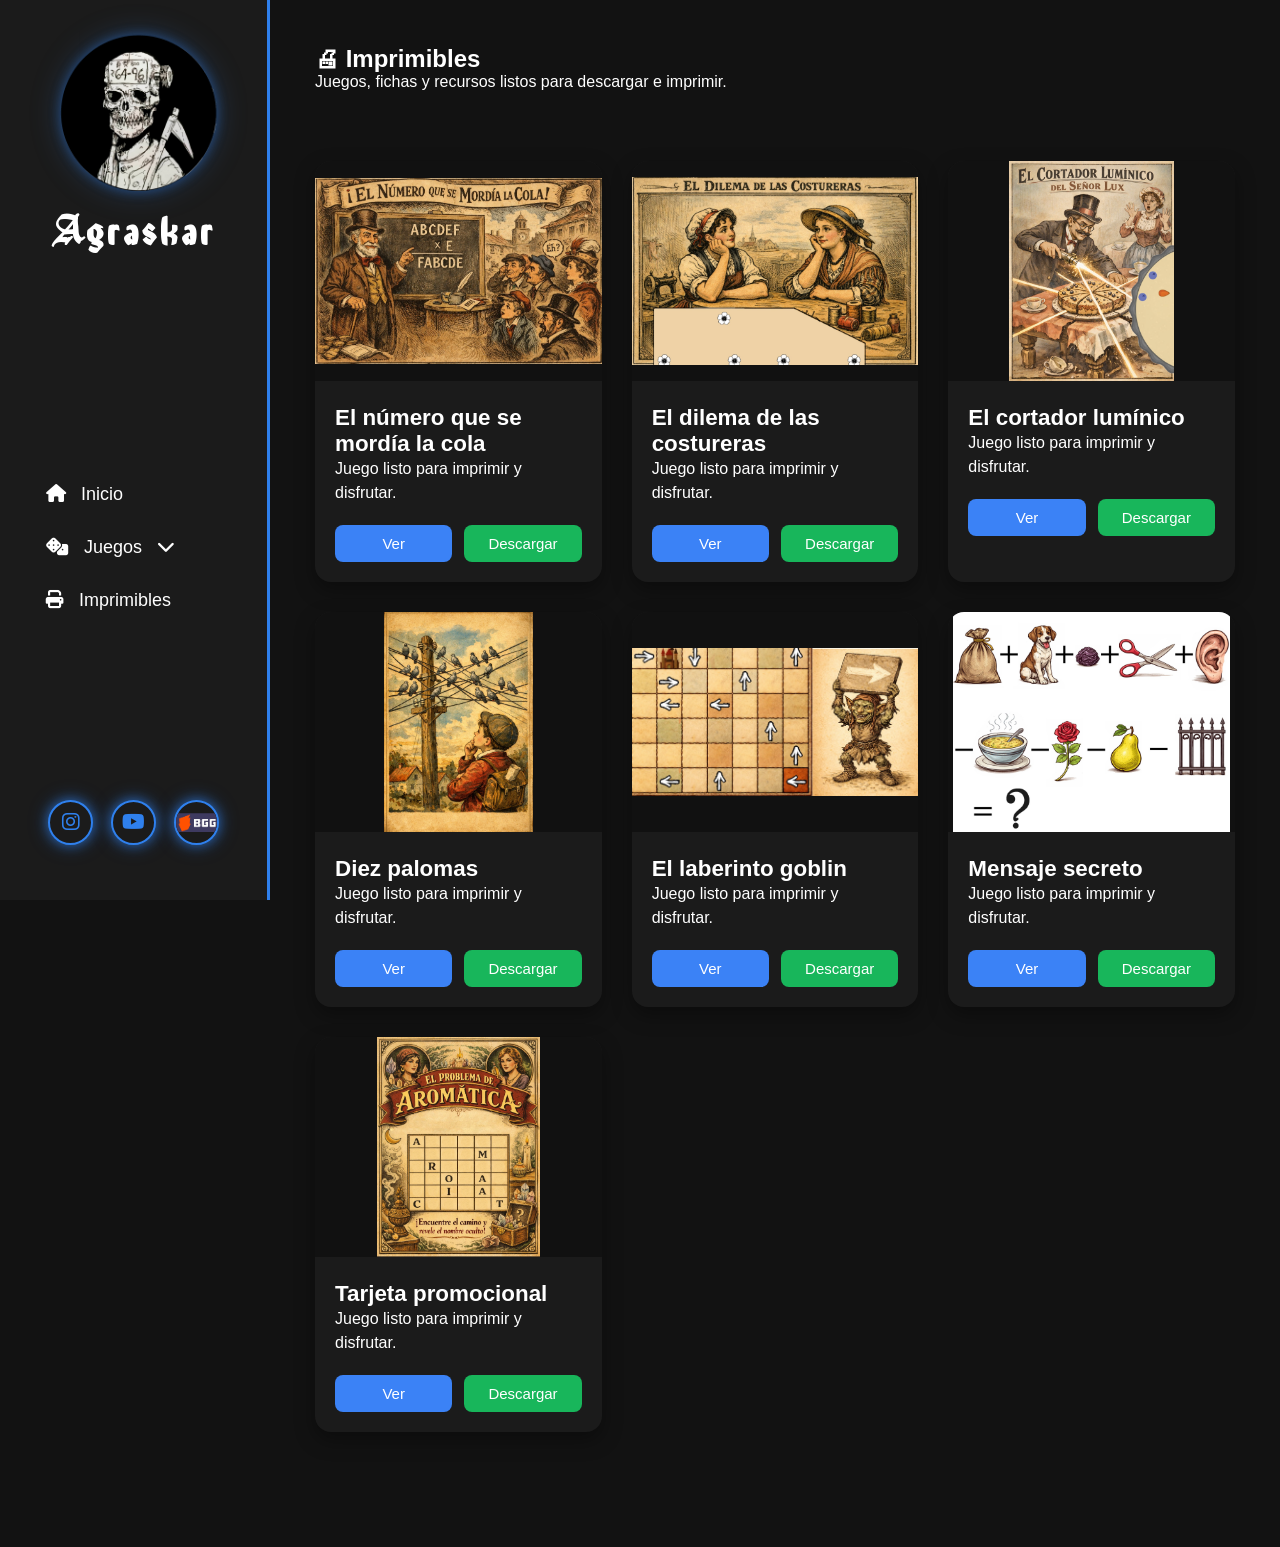
==== commit 7a362b6c: "Update imprimibles.html" ====
--- a/imprimibles.html
+++ b/imprimibles.html
@@ -12,7 +12,16 @@
 
     <link rel="stylesheet" href="style.css">
 
-
+    <!-- Google Analytics -->
+<script async src="https://www.googletagmanager.com/gtag/js?id=G-BE0VB069PY"></script>
+<script>
+  window.dataLayer = window.dataLayer || [];
+  function gtag(){dataLayer.push(arguments);}
+  gtag('js', new Date());
+
+  gtag('config', 'G-BE0VB069PY');
+</script>
+    
     <link rel="stylesheet"
         href="https://cdnjs.cloudflare.com/ajax/libs/font-awesome/6.7.1/css/all.min.css">
 
@@ -294,7 +303,7 @@
                     Ver
                 </button>
 
-                <a href="archivos/puzzle2.pdf" target="_blank">
+                <a href="documentos/puzzle2.pdf" target="_blank">
                     Descargar
                 </a>
 
@@ -327,7 +336,7 @@
                     Ver
                 </button>
 
-                <a href="archivos/puzzle3.pdf" target="_blank">
+                <a href="documentos/puzzle3.pdf" target="_blank">
                     Descargar
                 </a>
 
@@ -360,7 +369,7 @@
                     Ver
                 </button>
 
-                <a href="archivos/puzzle4.pdf" target="_blank">
+                <a href="documentos/puzzle4.pdf" target="_blank">
                     Descargar
                 </a>
 
@@ -391,7 +400,7 @@
                     Ver
                 </button>
 
-                <a href="archivos/puzzle5.pdf" target="_blank">
+                <a href="documentos/puzzle5.pdf" target="_blank">
                     Descargar
                 </a>
 
@@ -422,7 +431,7 @@
                     Ver
                 </button>
 
-                <a href="archivos/puzzle6.pdf" target="_blank">
+                <a href="documentos/puzzle6.pdf" target="_blank">
                     Descargar
                 </a>
 
@@ -454,7 +463,7 @@
                     Ver
                 </button>
 
-                <a href="archivos/puzzle7.pdf" target="_blank">
+                <a href="documentos/puzzle7.pdf" target="_blank">
                     Descargar
                 </a>
 
--- a/style.css
+++ b/style.css
@@ -740,6 +740,31 @@
     line-height:1.7;
 
 }
+.imprimibles a{
+
+    display:inline-block;
+
+    margin-top:20px;
+
+    padding:10px 20px;
+
+    background:#2f80ed;
+
+    color:white;
+
+    text-decoration:none;
+
+    border-radius:10px;
+
+    transition:.3s;
+
+}
+
+.imprimibles a:hover{
+
+    background:#4b97ff;
+
+}
 
 
 /*==================================================
@@ -2177,8 +2202,8 @@
     width:100%;
 
     height:220px;
-
-    object-fit:cover;
+  object-fit: contain;
+background: #111;
 
 }
 
